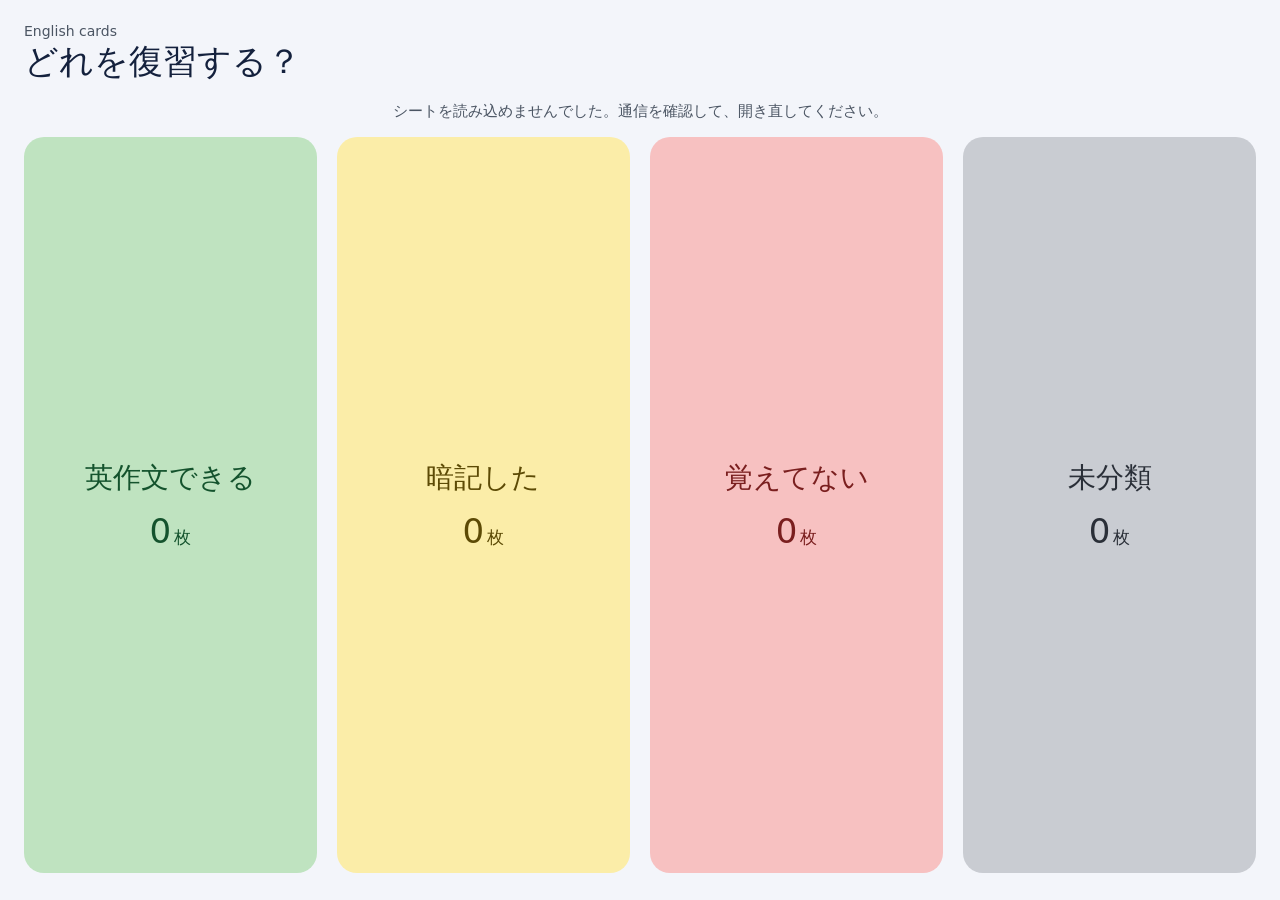
==== my_sentences.html @ 59ead85e "Add files via upload" ====
<!doctype html>
<html lang="ja">
<head>
<meta charset="utf-8">
<meta name="viewport" content="width=device-width,initial-scale=1,viewport-fit=cover,user-scalable=no">
<meta name="apple-mobile-web-app-capable" content="yes">
<meta name="apple-mobile-web-app-title" content="英語カード">
<title>英語カード</title>
<style>
*{box-sizing:border-box;-webkit-tap-highlight-color:transparent}
html,body{margin:0;height:100%;background:#F3F5FA;color:#14213D;font-family:"Hiragino Sans","Hiragino Kaku Gothic ProN",system-ui,sans-serif;touch-action:manipulation;overscroll-behavior:none;-webkit-user-select:none;user-select:none}
button{font:inherit;color:inherit;cursor:pointer;border:0;background:none;padding:0}
svg{width:1em;height:1em;fill:none;stroke:currentColor;stroke-width:1.8;stroke-linecap:round;stroke-linejoin:round}
.screen{position:fixed;inset:0;display:none;flex-direction:column;gap:1.8vh;padding:max(2vh,env(safe-area-inset-top)) max(24px,env(safe-area-inset-right)) max(3vh,env(safe-area-inset-bottom)) max(24px,env(safe-area-inset-left))}
.screen.on{display:flex}
#rot{position:fixed;inset:0;display:none;align-items:center;justify-content:center;background:#F3F5FA;font-size:18px;z-index:9}
@media (orientation:portrait){#rot{display:flex}}
header{display:flex;justify-content:space-between;align-items:baseline;padding-top:.6vh}
h1{margin:0;font-size:clamp(20px,7.5vh,34px);font-weight:500}
.sub{font-size:14px;color:#4B5563}
.tiles{flex:1;display:grid;grid-template-columns:repeat(4,1fr);gap:1.6vw;min-height:0}
.tile{border-radius:20px;display:flex;flex-direction:column;align-items:center;justify-content:center;gap:1.6vh}
.tile b{font-size:clamp(16px,6.6vh,28px);font-weight:500}
.tile span{font-size:clamp(20px,8vh,34px);font-weight:500}
.tile small{font-size:.5em;margin-left:3px}
#msg{align-self:center;color:#4B5563;font-size:15px}
.top{display:grid;grid-template-columns:1fr auto 1fr;align-items:center}
.left{display:flex;gap:10px}
.rb{width:clamp(38px,11vh,48px);height:clamp(38px,11vh,48px);border-radius:50%;background:#fff;border:.5px solid #D3D8E6;display:grid;place-items:center;font-size:clamp(20px,6vh,24px)}
.rb.on{background:#14213D;color:#fff;border-color:#14213D}
.ctr{text-align:center;white-space:nowrap}
.ctr span{font-size:14px;color:#4B5563}
.ctr b{font-size:clamp(20px,7vh,26px);font-weight:500;margin-left:6px}
.chip{justify-self:end;font-size:14px;padding:8px 14px;border:.5px solid #D3D8E6;border-radius:22px;background:#fff}
.bar{height:4px;border-radius:2px;background:#DCE1EE;flex:none}
.bar div{height:4px;border-radius:2px;background:#14213D;width:0}
.row{flex:1;display:flex;gap:12px;min-height:0}
.side{width:clamp(60px,9vw,84px);border-radius:20px;border:1.5px solid #14213D;display:flex;flex-direction:column;align-items:center;justify-content:center;gap:4px;font-size:15px;font-weight:500}
.side svg{font-size:28px}
#card{flex:1;min-width:0;border-radius:20px;background:#fff;border:.5px solid #D3D8E6;padding:1.8vh 20px;display:flex;flex-direction:column;text-align:center;cursor:pointer}
.st{display:flex;align-items:center;gap:10px;font-size:14px;color:#4B5563;flex:none}
.pill{font-size:14px;font-weight:500;padding:5px 14px;border-radius:16px;color:#fff}
#mid{flex:1;display:flex;flex-direction:column;align-items:center;overflow:auto;min-height:0}
#mid>:first-child{margin-top:auto}
#mid>:last-child{margin-bottom:auto}
.big{font-size:clamp(22px,9vh,40px);font-weight:500;line-height:1.4}
.en{font-size:clamp(20px,8.4vh,38px);font-weight:500;line-height:1.35}
.memo{font-size:clamp(14px,4.6vh,18px);color:#4B5563;line-height:1.5;margin-top:1.6vh;white-space:pre-wrap}
.empty{color:#4B5563;font-size:18px}
#hint{font-size:14px;color:#4B5563;flex:none;min-height:1.2em}
.cls{display:flex;gap:10px;flex:none}
.cl{flex:1;height:clamp(40px,12.5vh,52px);border-radius:14px;border:1.5px solid var(--c);font-size:16px;font-weight:500;display:flex;align-items:center;justify-content:center;gap:4px}
.cl svg{display:none}
.cl.on{background:var(--c);color:#fff}
.cl.on svg{display:block}
</style>
</head>
<body>
<div id="rot">横向きにしてください</div>

<section id="home" class="screen on">
<header><div><div class="sub">English cards</div><h1>どれを復習する？</h1></div><div class="sub" id="total"></div></header>
<div id="msg">読み込み中…</div>
<div class="tiles" id="tiles" hidden>
<button class="tile" data-k="make" style="background:#BFE3C0;color:#14532D"><b>英作文できる</b><span><em id="n-make" style="font-style:normal">0</em><small>枚</small></span></button>
<button class="tile" data-k="memorized" style="background:#FBEDA8;color:#5C4A05"><b>暗記した</b><span><em id="n-memorized" style="font-style:normal">0</em><small>枚</small></span></button>
<button class="tile" data-k="unknown" style="background:#F7C1C1;color:#7A1F1F"><b>覚えてない</b><span><em id="n-unknown" style="font-style:normal">0</em><small>枚</small></span></button>
<button class="tile" data-k="unrated" style="background:#C9CCD2;color:#2A2F38"><b>未分類</b><span><em id="n-unrated" style="font-style:normal">0</em><small>枚</small></span></button>
</div>
</section>

<section id="study" class="screen">
<div class="top">
<div class="left">
<button class="rb" id="homeBtn" aria-label="ホームへ戻る"><svg viewBox="0 0 24 24"><path d="M4 11l8-7 8 7"/><path d="M6 10v10h12V10"/></svg></button>
<button class="rb" id="shuf" aria-label="シャッフル"><svg viewBox="0 0 24 24"><path d="M16 3h5v5"/><path d="M4 20L21 3"/><path d="M21 16v5h-5"/><path d="M15 15l6 6"/><path d="M4 4l5 5"/></svg></button>
</div>
<div class="ctr"><span id="cat"></span><b id="pos">0</b><span id="tot"></span></div>
<span class="chip" id="chip"></span>
</div>
<div class="bar"><div id="bar"></div></div>
<div class="row">
<button class="side" id="prev" aria-label="前へ"><svg viewBox="0 0 24 24"><path d="M15 6l-6 6 6 6"/></svg>前へ</button>
<div id="card" role="button" tabindex="0">
<div class="st"><span>この英文の状態</span><span class="pill" id="pill"></span></div>
<div id="mid"></div>
<div id="hint"></div>
</div>
<button class="side next" id="next" aria-label="次へ"><svg viewBox="0 0 24 24"><path d="M9 6l6 6-6 6"/></svg>次へ</button>
</div>
<div class="cls">
<button class="cl" id="c-make" style="--c:#0B6E6F"><svg viewBox="0 0 24 24"><path d="M5 12.5l4.5 4.5L19 7"/></svg>英作文できる</button>
<button class="cl" id="c-memorized" style="--c:#3B4CCA"><svg viewBox="0 0 24 24"><path d="M5 12.5l4.5 4.5L19 7"/></svg>暗記した</button>
<button class="cl" id="c-unknown" style="--c:#C2410C"><svg viewBox="0 0 24 24"><path d="M5 12.5l4.5 4.5L19 7"/></svg>覚えてない</button>
</div>
</section>

<script>
(function () {
  var CSV_URL = "https://docs.google.com/spreadsheets/d/e/2PACX-1vR_s11QpNmzgSpUm_dJHcw7ljLd-omtgCKheM24lb_IfrXtnEXLaqCeNdGBKkcwELI3sH509CcfzRoX/pub?gid=0&single=true&output=csv";
  var KEY_ST = "flashcards.status.v1", KEY_CACHE = "flashcards.cache.v1";
  var NAMES = { make: "英作文できる", memorized: "暗記した", unknown: "覚えてない", unrated: "未分類" };
  var COLORS = { make: "#0B6E6F", memorized: "#3B4CCA", unknown: "#C2410C", unrated: "#4B5563" };
  var $ = function (id) { return document.getElementById(id); };

  function load(k) { try { return JSON.parse(localStorage.getItem(k)); } catch (e) { return null; } }
  function save(k, v) { try { localStorage.setItem(k, JSON.stringify(v)); } catch (e) {} }

  var cards = [], status = load(KEY_ST) || {}, list = [], idx = 0, flipped = false, filter = "unrated", shuffled = false;
  function st(id) { return status[id] || "unrated"; }

  function parseCSV(t) {
    var rows = [], row = [], f = "", q = false, i, c;
    for (i = 0; i < t.length; i++) {
      c = t[i];
      if (q) {
        if (c === '"') { if (t[i + 1] === '"') { f += '"'; i++; } else q = false; }
        else f += c;
      } else if (c === '"') q = true;
      else if (c === ",") { row.push(f); f = ""; }
      else if (c === "\n") { row.push(f); rows.push(row); row = []; f = ""; }
      else if (c !== "\r") f += c;
    }
    if (f !== "" || row.length) { row.push(f); rows.push(row); }
    return rows;
  }

  function toCards(rows) {
    var out = [];
    rows.forEach(function (r) {
      var id = (r[0] || "").trim(), ja = (r[1] || "").trim(), en = (r[2] || "").trim(), memo = (r[3] || "").trim();
      if (id && ja && en) out.push({ id: id, ja: ja, en: en, memo: memo });
    });
    return out;
  }

  function show(name) {
    $("home").classList.toggle("on", name === "home");
    $("study").classList.toggle("on", name === "study");
  }

  function renderHome() {
    var n = { make: 0, memorized: 0, unknown: 0, unrated: 0 };
    cards.forEach(function (c) { n[st(c.id)]++; });
    Object.keys(n).forEach(function (k) { $("n-" + k).textContent = n[k]; });
    $("total").textContent = "全" + cards.length + "枚 ・ スプレッドシートから読み込み";
  }

  function el(cls, text) {
    var d = document.createElement("div");
    d.className = cls;
    d.textContent = text;
    return d;
  }

  function renderCard() {
    var n = list.length, c = list[idx], s = c ? st(c.id) : null, mid = $("mid"), rule;
    $("cat").textContent = NAMES[filter];
    $("pos").textContent = n ? idx + 1 : 0;
    $("tot").textContent = " / " + n;
    $("bar").style.width = n ? ((idx + 1) / n * 100) + "%" : "0";
    $("chip").textContent = "シート No." + (c ? c.id : "-");
    $("shuf").classList.toggle("on", shuffled);
    $("pill").textContent = s ? NAMES[s] : "-";
    $("pill").style.background = s ? COLORS[s] : COLORS.unrated;
    mid.textContent = "";
    if (!c) mid.appendChild(el("empty", "この分類のカードはありません"));
    else if (!flipped) mid.appendChild(el("big", c.ja));
    else {
      mid.appendChild(el("en", c.en));
      if (c.memo) mid.appendChild(el("memo", c.memo));
    }
    mid.scrollTop = 0;
    $("hint").textContent = c ? (flipped ? "もう一度タップで日本語へ" : "タップして英文を表示") : "";
    ["make", "memorized", "unknown"].forEach(function (k) { $("c-" + k).classList.toggle("on", s === k); });
  }

  function enter(k) {
    filter = k;
    list = cards.filter(function (c) { return st(c.id) === k; });
    idx = 0; flipped = false; shuffled = false;
    show("study");
    renderCard();
  }

  function move(d) {
    if (!list.length) return;
    idx = (idx + d + list.length) % list.length;
    flipped = false;
    renderCard();
  }

  function shuffle() {
    var i, j, t;
    if (list.length < 2) return;
    for (i = list.length - 1; i > 0; i--) {
      j = Math.floor(Math.random() * (i + 1));
      t = list[i]; list[i] = list[j]; list[j] = t;
    }
    idx = 0; flipped = false; shuffled = true;
    renderCard();
  }

  function setStatus(k) {
    var c = list[idx];
    if (!c) return;
    status[c.id] = k;
    save(KEY_ST, status);
    renderCard();
  }

  function flip() {
    if (!list.length) return;
    flipped = !flipped;
    renderCard();
  }

  function ready() {
    $("msg").hidden = true;
    $("tiles").hidden = false;
    renderHome();
  }

  Array.prototype.forEach.call(document.querySelectorAll(".tile"), function (b) {
    b.addEventListener("click", function () { enter(b.getAttribute("data-k")); });
  });
  $("homeBtn").addEventListener("click", function () { renderHome(); show("home"); });
  $("shuf").addEventListener("click", shuffle);
  $("prev").addEventListener("click", function () { move(-1); });
  $("next").addEventListener("click", function () { move(1); });
  $("card").addEventListener("click", flip);
  $("card").addEventListener("keydown", function (e) { if (e.key === "Enter" || e.key === " ") { e.preventDefault(); flip(); } });
  ["make", "memorized", "unknown"].forEach(function (k) {
    $("c-" + k).addEventListener("click", function () { setStatus(k); });
  });

  fetch(CSV_URL, { cache: "no-store" })
    .then(function (r) { if (!r.ok) throw new Error("http"); return r.text(); })
    .then(function (t) { cards = toCards(parseCSV(t)); save(KEY_CACHE, cards); ready(); })
    .catch(function () {
      var c = load(KEY_CACHE);
      if (c && c.length) { cards = c; ready(); }
      else $("msg").textContent = "シートを読み込めませんでした。通信を確認して、開き直してください。";
    });
})();
</script>
</body>
</html>
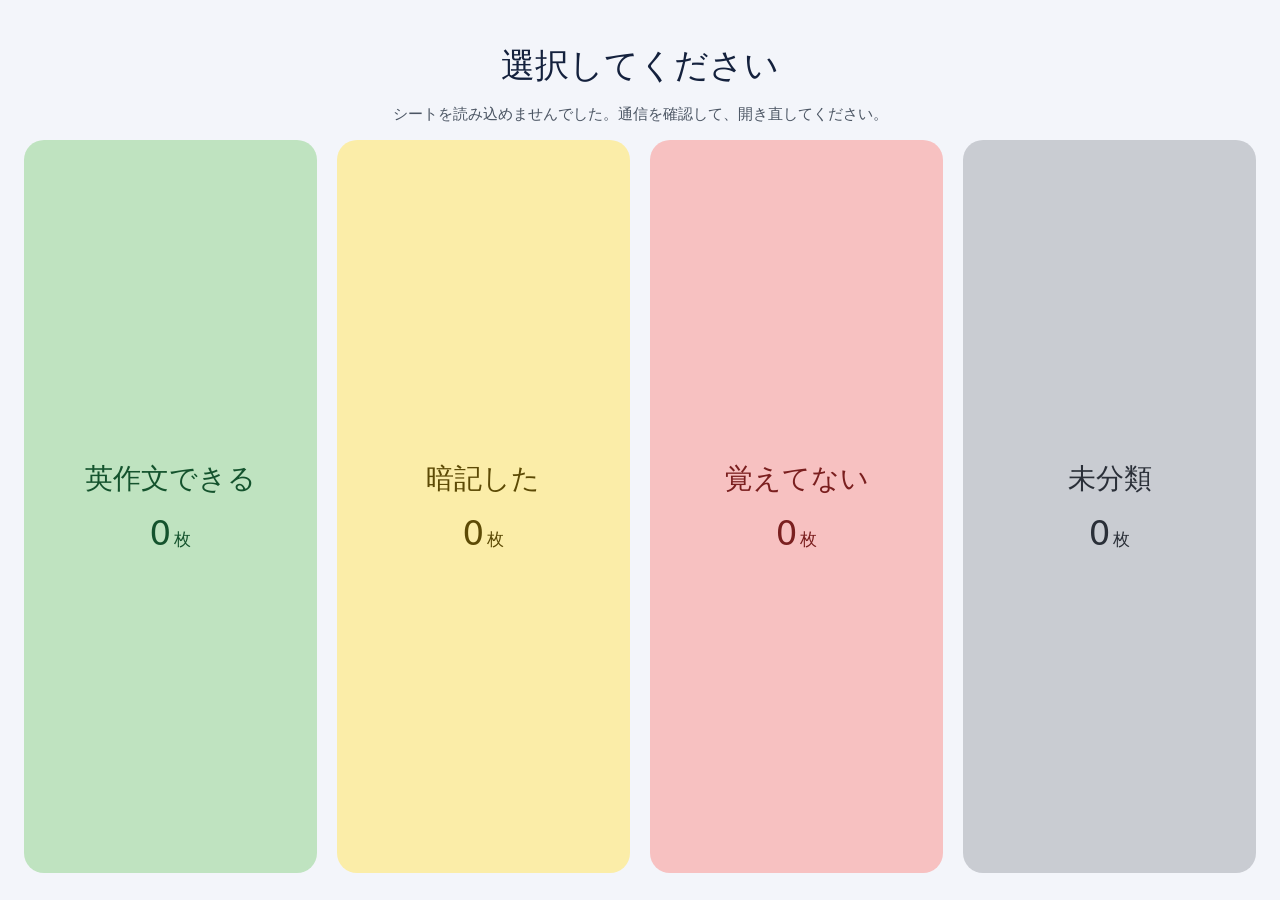
==== commit 8889accd: "Add files via upload" ====
--- a/my_sentences.html
+++ b/my_sentences.html
@@ -15,9 +15,9 @@
 .screen.on{display:flex}
 #rot{position:fixed;inset:0;display:none;align-items:center;justify-content:center;background:#F3F5FA;font-size:18px;z-index:9}
 @media (orientation:portrait){#rot{display:flex}}
-header{display:flex;justify-content:space-between;align-items:baseline;padding-top:.6vh}
-h1{margin:0;font-size:clamp(20px,7.5vh,34px);font-weight:500}
-.sub{font-size:14px;color:#4B5563}
+header{display:grid;grid-template-columns:1fr auto 1fr;align-items:start;padding-top:.6vh}
+h1{margin:19.6px 0 0;font-size:clamp(20px,7.5vh,34px);font-weight:500;text-align:center}
+.sub{font-size:14px;line-height:1.4;color:#4B5563;justify-self:end}
 .tiles{flex:1;display:grid;grid-template-columns:repeat(4,1fr);gap:1.6vw;min-height:0}
 .tile{border-radius:20px;display:flex;flex-direction:column;align-items:center;justify-content:center;gap:1.6vh}
 .tile b{font-size:clamp(16px,6.6vh,28px);font-weight:500}
@@ -37,6 +37,8 @@
 .row{flex:1;display:flex;gap:12px;min-height:0}
 .side{width:clamp(60px,9vw,84px);border-radius:20px;border:1.5px solid #14213D;display:flex;flex-direction:column;align-items:center;justify-content:center;gap:4px;font-size:15px;font-weight:500}
 .side svg{font-size:28px}
+.side{transition:background .15s,color .15s}
+.side.pressed{background:#14213D;color:#fff}
 #card{flex:1;min-width:0;border-radius:20px;background:#fff;border:.5px solid #D3D8E6;padding:1.8vh 20px;display:flex;flex-direction:column;text-align:center;cursor:pointer}
 .st{display:flex;align-items:center;gap:10px;font-size:14px;color:#4B5563;flex:none}
 .pill{font-size:14px;font-weight:500;padding:5px 14px;border-radius:16px;color:#fff}
@@ -45,7 +47,10 @@
 #mid>:last-child{margin-bottom:auto}
 .big{font-size:clamp(22px,9vh,40px);font-weight:500;line-height:1.4}
 .en{font-size:clamp(20px,8.4vh,38px);font-weight:500;line-height:1.35}
-.memo{font-size:clamp(14px,4.6vh,18px);color:#4B5563;line-height:1.5;margin-top:1.6vh;white-space:pre-wrap}
+.memo{font-size:clamp(14px,4.6vh,18px);color:#4B5563;line-height:1.5;align-self:start;white-space:pre-wrap}
+#mid.two{display:grid;grid-template-rows:1fr auto 1fr;justify-items:center}
+#mid.two>:first-child,#mid.two>:last-child{margin:0}
+#mid.two>.memo{margin-top:2.6vh}
 .empty{color:#4B5563;font-size:18px}
 #hint{font-size:14px;color:#4B5563;flex:none;min-height:1.2em}
 .cls{display:flex;gap:10px;flex:none}
@@ -59,7 +64,7 @@
 <div id="rot">横向きにしてください</div>
 
 <section id="home" class="screen on">
-<header><div><div class="sub">English cards</div><h1>どれを復習する？</h1></div><div class="sub" id="total"></div></header>
+<header><span></span><h1>選択してください</h1><div class="sub" id="total"></div></header>
 <div id="msg">読み込み中…</div>
 <div class="tiles" id="tiles" hidden>
 <button class="tile" data-k="make" style="background:#BFE3C0;color:#14532D"><b>英作文できる</b><span><em id="n-make" style="font-style:normal">0</em><small>枚</small></span></button>
@@ -143,7 +148,7 @@
     var n = { make: 0, memorized: 0, unknown: 0, unrated: 0 };
     cards.forEach(function (c) { n[st(c.id)]++; });
     Object.keys(n).forEach(function (k) { $("n-" + k).textContent = n[k]; });
-    $("total").textContent = "全" + cards.length + "枚 ・ スプレッドシートから読み込み";
+    $("total").textContent = "全" + cards.length + "枚 ・ my sentencesから読み込み";
   }
 
   function el(cls, text) {
@@ -164,14 +169,17 @@
     $("pill").textContent = s ? NAMES[s] : "-";
     $("pill").style.background = s ? COLORS[s] : COLORS.unrated;
     mid.textContent = "";
+    mid.className = "";
     if (!c) mid.appendChild(el("empty", "この分類のカードはありません"));
     else if (!flipped) mid.appendChild(el("big", c.ja));
     else {
+      mid.className = "two";
+      mid.appendChild(el("sp", ""));
       mid.appendChild(el("en", c.en));
       if (c.memo) mid.appendChild(el("memo", c.memo));
     }
     mid.scrollTop = 0;
-    $("hint").textContent = c ? (flipped ? "もう一度タップで日本語へ" : "タップして英文を表示") : "";
+    $("hint").textContent = c ? (flipped ? "タップして日本語を表示" : "タップして英文を表示") : "";
     ["make", "memorized", "unknown"].forEach(function (k) { $("c-" + k).classList.toggle("on", s === k); });
   }
 
@@ -228,6 +236,14 @@
   $("shuf").addEventListener("click", shuffle);
   $("prev").addEventListener("click", function () { move(-1); });
   $("next").addEventListener("click", function () { move(1); });
+  ["prev", "next"].forEach(function (id) {
+    var b = $(id);
+    b.addEventListener("pointerdown", function () {
+      b.classList.add("pressed");
+      clearTimeout(b._t);
+      b._t = setTimeout(function () { b.classList.remove("pressed"); }, 300);
+    });
+  });
   $("card").addEventListener("click", flip);
   $("card").addEventListener("keydown", function (e) { if (e.key === "Enter" || e.key === " ") { e.preventDefault(); flip(); } });
   ["make", "memorized", "unknown"].forEach(function (k) {
